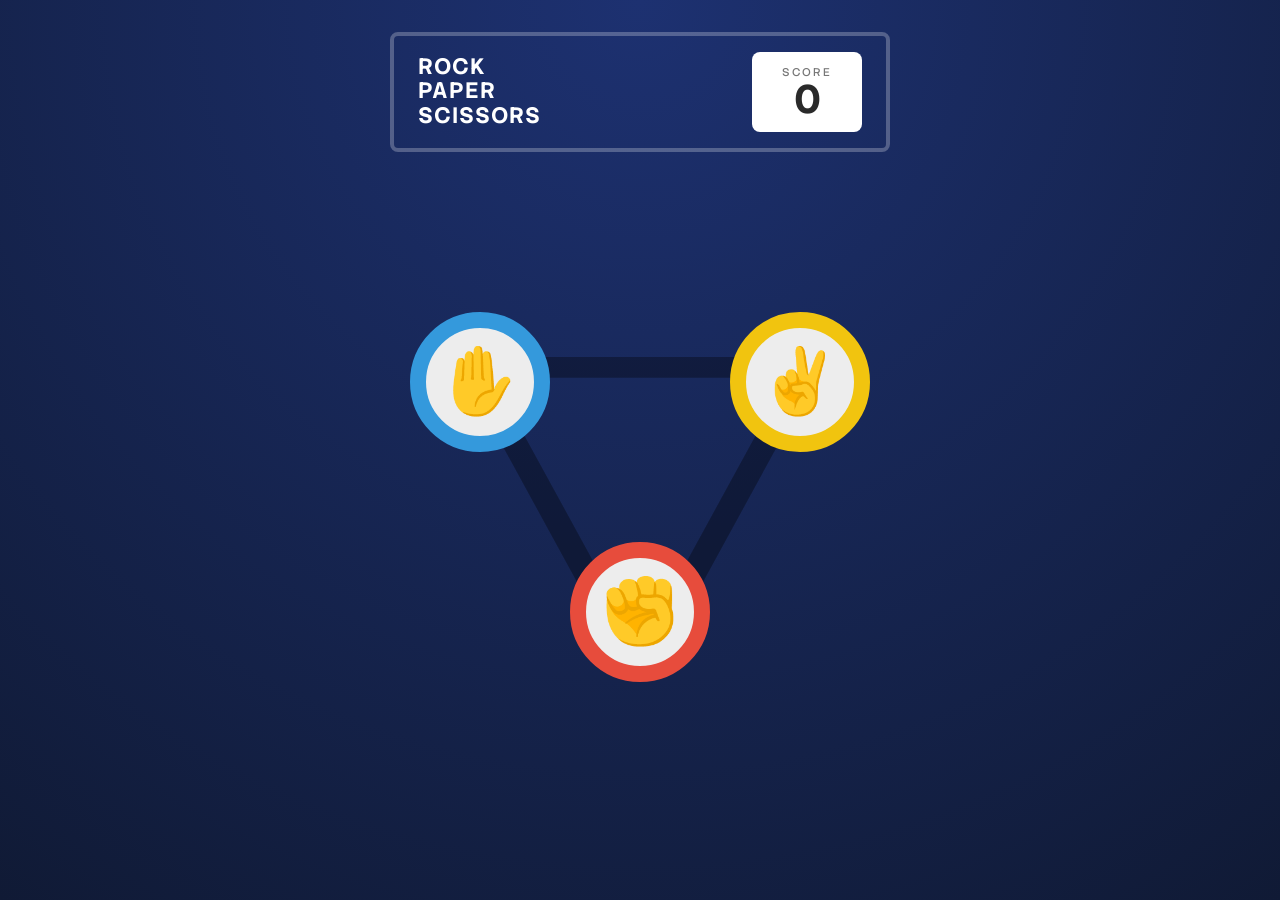
==== Rock_Paper_Scissors/index.html @ cb53ffe1 "Enhance UI: add custom fonts, improve layout, and update styles for better responsiveness" ====
<!doctype html>
<html lang="en">
  <head>
    <meta charset="UTF-8" />
    <meta name="viewport" content="width=device-width, initial-scale=1.0" />

    <link rel="stylesheet" href="style.css" />

    <link rel="preconnect" href="https://fonts.googleapis.com" />
    <link rel="preconnect" href="https://fonts.gstatic.com" crossorigin />
    <link
      href="https://fonts.googleapis.com/css2?family=Berkshire+Swash&family=Bricolage+Grotesque:opsz,wght@12..96,200..800&family=DM+Sans:ital,opsz,wght@0,9..40,100..1000;1,9..40,100..1000&family=M+PLUS+Rounded+1c&family=Stack+Sans+Text:wght@200..700&display=swap"
      rel="stylesheet"
    />

    <title>Rock Paper Scissors</title>
  </head>
  <body>
    <div class="scoreboard">
      <div class="title">
        <a href="/Rock_Paper_Scissors/">ROCK<br />PAPER<br />SCISSORS</a>
      </div>

      <div class="score-box">
        <p>SCORE</p>
        <span id="scoreValue">0</span>
      </div>
    </div>

    <div class="game" id="game">
      <div class="choices">
        <svg
          class="triangle-lines"
          viewBox="0 0 300 260"
          preserveAspectRatio="none"
        >
          <line x1="50" y1="220" x2="250" y2="220" />
          <line x1="150" y1="0" x2="250" y2="220" />
          <line x1="150" y1="0" x2="50" y2="220" />
        </svg>

        <button id="rock" class="choice">✊</button>

        <button id="paper" class="choice">✋</button>

        <button id="scissors" class="choice">✌️</button>
      </div>
    </div>

    <!-- <button id="resetBtn" class="reset-btn">Reset</button> -->
    <div id="resultScreen" class="hidden">
      <div class="result-picks">
        <div>
          <div id="userPick"></div>
          <p>
            YOU<br />
            PICKED
          </p>
        </div>

        <div>
          <div id="housePick"></div>
          <p>HOUSE<br />PICKED</p>
        </div>
      </div>

      <div class="bottom-row">
        <h2 id="resultText"></h2>
        <button id="playAgain">PLAY AGAIN</button>
      </div>
    </div>

    <script src="script.js"></script>
  </body>
</html>
---- Rock_Paper_Scissors/style.css ----
* {
  margin: 0;
  padding: 0;
  box-sizing: border-box;
}

button {
  -webkit-tap-highlight-color: transparent;
  -webkit-tap-highlight-color: rgba(0, 0, 0, 0);
}

a {
  text-decoration: none;
  color: white;
}

body {
  min-height: 100vh;
  height: 100%;
  display: flex;
  flex-direction: column;
  align-items: center;
  font-family: "Stack Sans Text", sans-serif;
  background: radial-gradient(circle at top, #1d3171, #101a35);
  color: #ffffff;
  padding: 2rem 0;
  gap: 10rem;
  overflow: hidden;
  animation: fadeIn .3s ease-in;
}

.scoreboard {
  width: 90%;
  max-width: 500px;
  display: flex;
  align-items: center;
  gap: 3rem;
  justify-content: space-between;
  padding: 1rem 1.5rem;
  border: 4px solid rgba(255, 255, 255, 0.25);
  border-radius: 0.5rem;
}

.scoreboard .title {
  text-align: left;
  font-weight: 700;
  font-size: 1.4rem;
  line-height: 1.1;
  letter-spacing: 1px;
}

.scoreboard .score-box {
  background-color: #ffffff;
  color: #2a2a2a;
  padding: 0.8rem 1.8rem;
  border-radius: 8px;
  text-align: center;
  min-width: 110px;
}

.score-box p {
  font-size: 0.7rem;
  letter-spacing: 2px;
  margin: 0;
  color: #777;
}

.score-box span {
  font-weight: 700;
  font-size: 2.5rem;
  line-height: 1;
}

.game {
  position: relative;
  text-align: center;
  color: #fff;
  z-index: 1;
}

.choices {
  position: relative;
  width: 500px;
  height: 360px;
}

.triangle-lines {
  position: absolute;
  inset: 0;
  width: 100%;
  height: 100%;
  z-index: 0;
  pointer-events: none;
  transform: scaleY(-1);
}

.triangle-lines line {
  stroke: rgba(0, 0, 0, 0.334);
  stroke-width: 15;
}

.choice {
  width: 140px;
  height: 140px;
  border-radius: 50%;
  border: none;
  background: #ededed;
  font-size: 4rem;
  cursor: pointer;
  position: absolute;
  z-index: 1;

  transition:
    transform 0.15s ease,
    box-shadow 0.15s ease;
}

.choice:hover {
  transform: translateY(-6px);
}

.choice:active {
  transform: translateY(2px);
}

#rock {
  bottom: -10px;
  left: 50%;
  transform: translateX(-50%);
  border: 1rem solid #e74c3c;
}

#rock:hover {
  transform: translateX(-50%) translateY(-6px);
}

#rock:active {
  transform: translateX(-50%) translateY(2px);
}

#paper {
  top: 0;
  left: 20px;
  border: 1rem solid #3499dc;
}

#scissors {
  top: 0;
  right: 20px;
  border: 1rem solid #f1c40f;
}

@keyframes fadeIn {
  from {
    opacity: 0;
    transform: scale(0.95);
  }
  to {
    opacity: 1;
    transform: scale(1);
  }
}

#resultScreen.hidden {
  display: none !important;
  opacity: 0;
}

#resultScreen {
  color: #fff;
  display: flex;
  flex-direction: column;
  align-items: center;
  justify-content: space-between;
  gap: 5rem;
  padding: 0 2rem;
  text-align: center;
  width: 500px;
  z-index: 100;
  transition: all 0.3s ease;
  animation: fadeIn 0.5s ease;
}

.result-picks {
  display: flex;
  justify-content: space-between;
  width: 100%;
  gap: 4rem;
}

.result-picks div {
  display: flex;
  flex-direction: column;
  align-items: center;
  gap: 10px;
}

.result-picks p {
  font-size: 0.8rem;
  font-weight: 800;
}

#userPick,
#housePick {
  font-size: 4rem;
  width: 140px;
  height: 140px;
  background: #2a2a2a;
  border-radius: 50%;
  display: flex;
  justify-content: center;
  align-items: center;
  box-shadow: 0 4px 10px rgba(0, 0, 0, 0.3);
}

#userPick,
#housePick {
  border: 15px solid #3499dc;
}

.result-rock #userPick {
  border-color: #e74c3c;
}

.result-paper #userPick {
  border-color: #3499dc;
}

.result-scissors #userPick {
  border-color: #f1c40f;
}

#resultText {
  font-size: 3rem;
  font-weight: bold;
  margin: 10px 0;
}

#playAgain {
  display: block;
  width: 40vw;
  padding: 12px 25px;
  color: #2a2a2a;
  background: #ededed;
  border: none;
  outline: none;
  border-radius: 8px;
  cursor: pointer;
  font-weight: bold;
  font-size: 16px;
  transition:
    transform 0.2s,
    background 0.2s;
}

#playAgain:hover {
  background: #ededed;
  transform: scale(1.05);
}

@media (max-width: 480px) {
  body {
    padding: 1.5rem 0;
    gap: 9rem;
  }

  .scoreboard {
    width: 95%;
    gap: 1.5rem;
    padding: 1rem 1rem;
  }

  .scoreboard .title {
    font-size: 1rem;
  }

  .scoreboard .score-box {
    padding: 0.6rem 1.2rem;
    min-width: 90px;
  }

  .score-box span {
    font-size: 1.8rem;
  }

  .choices {
    width: 350px;
    height: 225px;
  }

  .choice {
    width: 100px;
    height: 100px;
    font-size: 32px;
  }

  #rock {
    bottom: -20px;
    border: 0.9rem solid #e74c3c;
  }

  #paper {
    border: 0.9rem solid #3499dc;
  }

  #scissors {
    border: 0.9rem solid #f1c40f;
  }

  #resultScreen {
    width: 90vw;
  }

  .result-picks {
    gap: 1.5rem;
  }

  #userPick,
  #housePick {
    font-size: 50px;
    width: 100px;
    height: 100px;
  }

  #resultText {
    font-size: 20px;
  }

  #playAgain {
    padding: 10px 20px;
    font-size: 14px;
  }
}
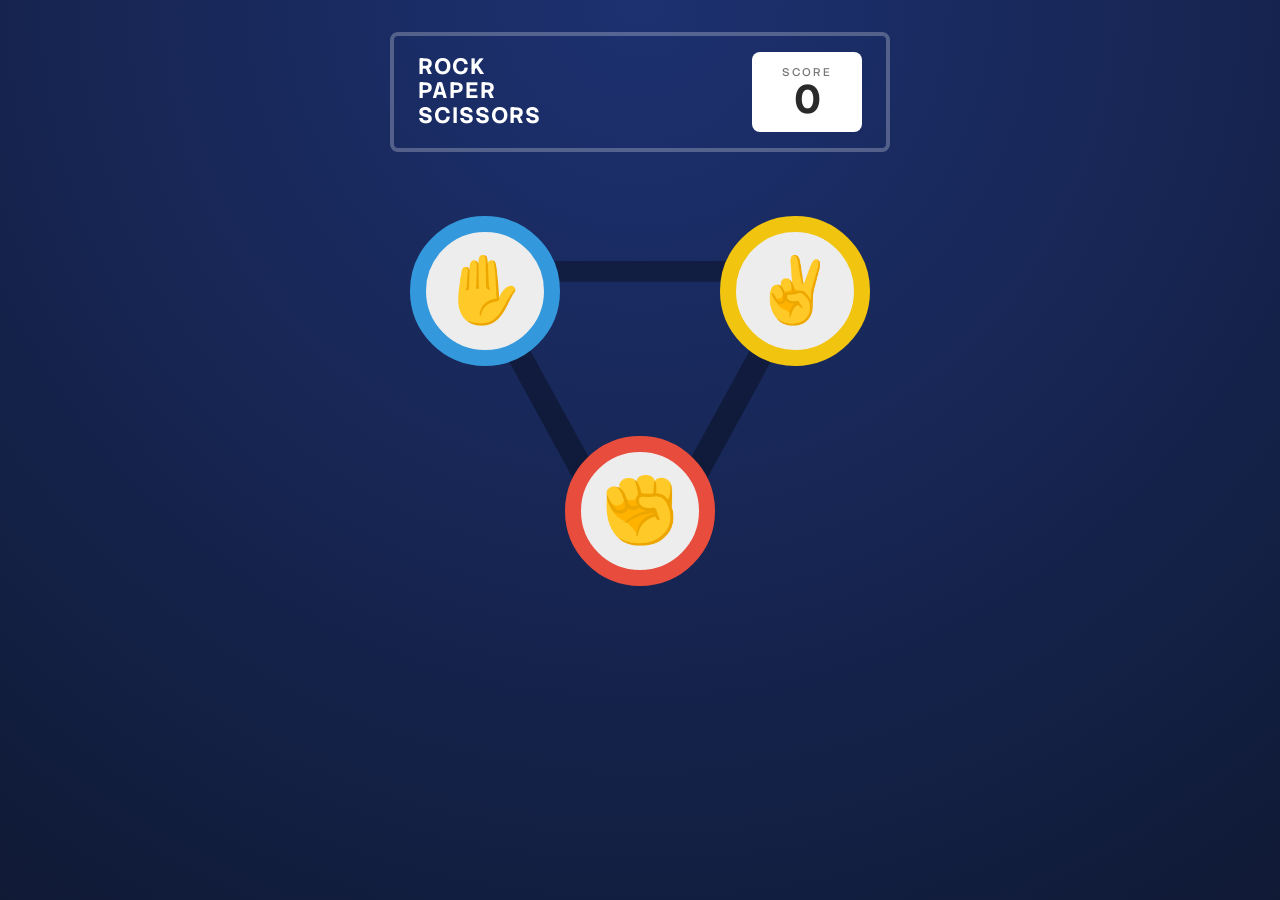
==== commit 4015dc11: "Add game sound and implement game over logic in Rock Paper Scissors" ====
--- a/Rock_Paper_Scissors/index.html
+++ b/Rock_Paper_Scissors/index.html
@@ -1,75 +1,74 @@
-<!doctype html>
-<html lang="en">
-  <head>
-    <meta charset="UTF-8" />
-    <meta name="viewport" content="width=device-width, initial-scale=1.0" />
-
-    <link rel="stylesheet" href="style.css" />
-
-    <link rel="preconnect" href="https://fonts.googleapis.com" />
-    <link rel="preconnect" href="https://fonts.gstatic.com" crossorigin />
-    <link
-      href="https://fonts.googleapis.com/css2?family=Berkshire+Swash&family=Bricolage+Grotesque:opsz,wght@12..96,200..800&family=DM+Sans:ital,opsz,wght@0,9..40,100..1000;1,9..40,100..1000&family=M+PLUS+Rounded+1c&family=Stack+Sans+Text:wght@200..700&display=swap"
-      rel="stylesheet"
-    />
-
-    <title>Rock Paper Scissors</title>
-  </head>
-  <body>
-    <div class="scoreboard">
-      <div class="title">
-        <a href="/Rock_Paper_Scissors/">ROCK<br />PAPER<br />SCISSORS</a>
-      </div>
-
-      <div class="score-box">
-        <p>SCORE</p>
-        <span id="scoreValue">0</span>
-      </div>
-    </div>
-
-    <div class="game" id="game">
-      <div class="choices">
-        <svg
-          class="triangle-lines"
-          viewBox="0 0 300 260"
-          preserveAspectRatio="none"
-        >
-          <line x1="50" y1="220" x2="250" y2="220" />
-          <line x1="150" y1="0" x2="250" y2="220" />
-          <line x1="150" y1="0" x2="50" y2="220" />
-        </svg>
-
-        <button id="rock" class="choice">✊</button>
-
-        <button id="paper" class="choice">✋</button>
-
-        <button id="scissors" class="choice">✌️</button>
-      </div>
-    </div>
-
-    <!-- <button id="resetBtn" class="reset-btn">Reset</button> -->
-    <div id="resultScreen" class="hidden">
-      <div class="result-picks">
-        <div>
-          <div id="userPick"></div>
-          <p>
-            YOU<br />
-            PICKED
-          </p>
-        </div>
-
-        <div>
-          <div id="housePick"></div>
-          <p>HOUSE<br />PICKED</p>
-        </div>
-      </div>
-
-      <div class="bottom-row">
-        <h2 id="resultText"></h2>
-        <button id="playAgain">PLAY AGAIN</button>
-      </div>
-    </div>
-
-    <script src="script.js"></script>
-  </body>
-</html>
+<!doctype html>
+<html lang="en">
+
+<head>
+  <meta charset="UTF-8" />
+  <meta name="viewport" content="width=device-width, initial-scale=1.0" />
+
+  <link rel="stylesheet" href="style.css" />
+
+  <link rel="preconnect" href="https://fonts.googleapis.com" />
+  <link rel="preconnect" href="https://fonts.gstatic.com" crossorigin />
+  <link
+    href="https://fonts.googleapis.com/css2?family=Berkshire+Swash&family=Bricolage+Grotesque:opsz,wght@12..96,200..800&family=DM+Sans:ital,opsz,wght@0,9..40,100..1000;1,9..40,100..1000&family=M+PLUS+Rounded+1c&family=Stack+Sans+Text:wght@200..700&display=swap"
+    rel="stylesheet" />
+
+  <title>Rock Paper Scissors</title>
+</head>
+
+<body>
+  <div class="scoreboard">
+    <div class="title">
+      <a href="/JS/Rock_Paper_Scissors/">ROCK<br />PAPER<br />SCISSORS</a>
+    </div>
+
+    <div class="score-box">
+      <p>SCORE</p>
+      <span id="scoreValue">0</span>
+    </div>
+  </div>
+
+  <div class="game" id="game">
+    <div class="choices">
+      <svg class="triangle-lines" viewBox="0 0 300 260" preserveAspectRatio="none">
+        <line x1="50" y1="220" x2="250" y2="220" />
+        <line x1="150" y1="0" x2="250" y2="220" />
+        <line x1="150" y1="0" x2="50" y2="220" />
+      </svg>
+
+      <button id="rock" class="choice">✊</button>
+
+      <button id="paper" class="choice">✋</button>
+
+      <button id="scissors" class="choice">✌️</button>
+    </div>
+  </div>
+
+  <div id="resultScreen" class="hidden">
+    <div class="result-picks">
+      <div>
+        <div id="userPick"></div>
+        <p>
+          YOU<br />
+          PICKED
+        </p>
+      </div>
+
+      <div>
+        <div id="housePick"></div>
+        <p>HOUSE<br />PICKED</p>
+      </div>
+    </div>
+
+    <div class="result">
+      <h2 id="resultText"></h2>
+      <button id="playAgain">PLAY AGAIN</button>
+    </div>
+  </div>
+  
+  <audio id="bg-music" src="game-sound.mp3" loop></audio>
+
+  <script src="script.js"></script>
+</body>
+
+</html>
--- a/Rock_Paper_Scissors/style.css
+++ b/Rock_Paper_Scissors/style.css
@@ -1,333 +1,349 @@
-* {
-  margin: 0;
-  padding: 0;
-  box-sizing: border-box;
-}
-
-button {
-  -webkit-tap-highlight-color: transparent;
-  -webkit-tap-highlight-color: rgba(0, 0, 0, 0);
-}
-
-a {
-  text-decoration: none;
-  color: white;
-}
-
-body {
-  min-height: 100vh;
-  height: 100%;
-  display: flex;
-  flex-direction: column;
-  align-items: center;
-  font-family: "Stack Sans Text", sans-serif;
-  background: radial-gradient(circle at top, #1d3171, #101a35);
-  color: #ffffff;
-  padding: 2rem 0;
-  gap: 10rem;
-  overflow: hidden;
-  animation: fadeIn .3s ease-in;
-}
-
-.scoreboard {
-  width: 90%;
-  max-width: 500px;
-  display: flex;
-  align-items: center;
-  gap: 3rem;
-  justify-content: space-between;
-  padding: 1rem 1.5rem;
-  border: 4px solid rgba(255, 255, 255, 0.25);
-  border-radius: 0.5rem;
-}
-
-.scoreboard .title {
-  text-align: left;
-  font-weight: 700;
-  font-size: 1.4rem;
-  line-height: 1.1;
-  letter-spacing: 1px;
-}
-
-.scoreboard .score-box {
-  background-color: #ffffff;
-  color: #2a2a2a;
-  padding: 0.8rem 1.8rem;
-  border-radius: 8px;
-  text-align: center;
-  min-width: 110px;
-}
-
-.score-box p {
-  font-size: 0.7rem;
-  letter-spacing: 2px;
-  margin: 0;
-  color: #777;
-}
-
-.score-box span {
-  font-weight: 700;
-  font-size: 2.5rem;
-  line-height: 1;
-}
-
-.game {
-  position: relative;
-  text-align: center;
-  color: #fff;
-  z-index: 1;
-}
-
-.choices {
-  position: relative;
-  width: 500px;
-  height: 360px;
-}
-
-.triangle-lines {
-  position: absolute;
-  inset: 0;
-  width: 100%;
-  height: 100%;
-  z-index: 0;
-  pointer-events: none;
-  transform: scaleY(-1);
-}
-
-.triangle-lines line {
-  stroke: rgba(0, 0, 0, 0.334);
-  stroke-width: 15;
-}
-
-.choice {
-  width: 140px;
-  height: 140px;
-  border-radius: 50%;
-  border: none;
-  background: #ededed;
-  font-size: 4rem;
-  cursor: pointer;
-  position: absolute;
-  z-index: 1;
-
-  transition:
-    transform 0.15s ease,
-    box-shadow 0.15s ease;
-}
-
-.choice:hover {
-  transform: translateY(-6px);
-}
-
-.choice:active {
-  transform: translateY(2px);
-}
-
-#rock {
-  bottom: -10px;
-  left: 50%;
-  transform: translateX(-50%);
-  border: 1rem solid #e74c3c;
-}
-
-#rock:hover {
-  transform: translateX(-50%) translateY(-6px);
-}
-
-#rock:active {
-  transform: translateX(-50%) translateY(2px);
-}
-
-#paper {
-  top: 0;
-  left: 20px;
-  border: 1rem solid #3499dc;
-}
-
-#scissors {
-  top: 0;
-  right: 20px;
-  border: 1rem solid #f1c40f;
-}
-
-@keyframes fadeIn {
-  from {
-    opacity: 0;
-    transform: scale(0.95);
-  }
-  to {
-    opacity: 1;
-    transform: scale(1);
-  }
-}
-
-#resultScreen.hidden {
-  display: none !important;
-  opacity: 0;
-}
-
-#resultScreen {
-  color: #fff;
-  display: flex;
-  flex-direction: column;
-  align-items: center;
-  justify-content: space-between;
-  gap: 5rem;
-  padding: 0 2rem;
-  text-align: center;
-  width: 500px;
-  z-index: 100;
-  transition: all 0.3s ease;
-  animation: fadeIn 0.5s ease;
-}
-
-.result-picks {
-  display: flex;
-  justify-content: space-between;
-  width: 100%;
-  gap: 4rem;
-}
-
-.result-picks div {
-  display: flex;
-  flex-direction: column;
-  align-items: center;
-  gap: 10px;
-}
-
-.result-picks p {
-  font-size: 0.8rem;
-  font-weight: 800;
-}
-
-#userPick,
-#housePick {
-  font-size: 4rem;
-  width: 140px;
-  height: 140px;
-  background: #2a2a2a;
-  border-radius: 50%;
-  display: flex;
-  justify-content: center;
-  align-items: center;
-  box-shadow: 0 4px 10px rgba(0, 0, 0, 0.3);
-}
-
-#userPick,
-#housePick {
-  border: 15px solid #3499dc;
-}
-
-.result-rock #userPick {
-  border-color: #e74c3c;
-}
-
-.result-paper #userPick {
-  border-color: #3499dc;
-}
-
-.result-scissors #userPick {
-  border-color: #f1c40f;
-}
-
-#resultText {
-  font-size: 3rem;
-  font-weight: bold;
-  margin: 10px 0;
-}
-
-#playAgain {
-  display: block;
-  width: 40vw;
-  padding: 12px 25px;
-  color: #2a2a2a;
-  background: #ededed;
-  border: none;
-  outline: none;
-  border-radius: 8px;
-  cursor: pointer;
-  font-weight: bold;
-  font-size: 16px;
-  transition:
-    transform 0.2s,
-    background 0.2s;
-}
-
-#playAgain:hover {
-  background: #ededed;
-  transform: scale(1.05);
-}
-
-@media (max-width: 480px) {
-  body {
-    padding: 1.5rem 0;
-    gap: 9rem;
-  }
-
-  .scoreboard {
-    width: 95%;
-    gap: 1.5rem;
-    padding: 1rem 1rem;
-  }
-
-  .scoreboard .title {
-    font-size: 1rem;
-  }
-
-  .scoreboard .score-box {
-    padding: 0.6rem 1.2rem;
-    min-width: 90px;
-  }
-
-  .score-box span {
-    font-size: 1.8rem;
-  }
-
-  .choices {
-    width: 350px;
-    height: 225px;
-  }
-
-  .choice {
-    width: 100px;
-    height: 100px;
-    font-size: 32px;
-  }
-
-  #rock {
-    bottom: -20px;
-    border: 0.9rem solid #e74c3c;
-  }
-
-  #paper {
-    border: 0.9rem solid #3499dc;
-  }
-
-  #scissors {
-    border: 0.9rem solid #f1c40f;
-  }
-
-  #resultScreen {
-    width: 90vw;
-  }
-
-  .result-picks {
-    gap: 1.5rem;
-  }
-
-  #userPick,
-  #housePick {
-    font-size: 50px;
-    width: 100px;
-    height: 100px;
-  }
-
-  #resultText {
-    font-size: 20px;
-  }
-
-  #playAgain {
-    padding: 10px 20px;
-    font-size: 14px;
-  }
-}
+* {
+  margin: 0;
+  padding: 0;
+  box-sizing: border-box;
+}
+
+button {
+  -webkit-tap-highlight-color: transparent;
+  -webkit-tap-highlight-color: rgba(0, 0, 0, 0);
+}
+
+a {
+  text-decoration: none;
+  color: white;
+}
+
+html, body {
+  overflow-x: hidden;
+}
+
+body {
+  min-height: 100vh;
+  height: 100%;
+  display: flex;
+  flex-direction: column;
+  align-items: center;
+  font-family: "Stack Sans Text", sans-serif;
+  background: radial-gradient(circle at top, #1d3171, #101a35);
+  color: #ffffff;
+  padding: 2rem 0;
+  gap: 4rem;
+  animation: fadeIn .3s ease-in;
+}
+
+.scoreboard {
+  width: 90%;
+  max-width: 500px;
+  display: flex;
+  align-items: center;
+  gap: 3rem;
+  justify-content: space-between;
+  padding: 1rem 1.5rem;
+  border: 4px solid rgba(255, 255, 255, 0.25);
+  border-radius: 0.5rem;
+}
+
+.scoreboard .title {
+  text-align: left;
+  font-weight: 700;
+  font-size: 1.4rem;
+  line-height: 1.1;
+  letter-spacing: 1px;
+}
+
+.scoreboard .score-box {
+  background-color: #ffffff;
+  color: #2a2a2a;
+  padding: 0.8rem 1.8rem;
+  border-radius: 8px;
+  text-align: center;
+  min-width: 110px;
+}
+
+.score-box p {
+  font-size: 0.7rem;
+  letter-spacing: 2px;
+  margin: 0;
+  color: #777;
+}
+
+.score-box span {
+  font-weight: 700;
+  font-size: 2.5rem;
+  line-height: 1;
+}
+
+.game {
+  position: relative;
+  text-align: center;
+  color: #fff;
+  z-index: 1;
+}
+
+.choices {
+  position: relative;
+  width: 500px;
+  height: 360px;
+}
+
+.triangle-lines {
+  position: absolute;
+  inset: 0;
+  width: 100%;
+  height: 100%;
+  z-index: 0;
+  pointer-events: none;
+  transform: scaleY(-1);
+}
+
+.triangle-lines line {
+  stroke: rgba(0, 0, 0, 0.334);
+  stroke-width: 15;
+}
+
+.choice {
+  width: 150px;
+  height: 150px;
+  border-radius: 50%;
+  border: none;
+  background: #ededed;
+  font-size: 4rem;
+  cursor: pointer;
+  position: absolute;
+  z-index: 1;
+
+  transition:
+    transform 0.15s ease,
+    box-shadow 0.15s ease;
+}
+
+.choice:hover {
+  transform: translateY(-6px);
+}
+
+.choice:active {
+  transform: translateY(2px);
+}
+
+#rock {
+  bottom: -10px;
+  left: 50%;
+  transform: translateX(-50%);
+  border: 1rem solid #e74c3c;
+}
+
+#rock:hover {
+  transform: translateX(-50%) translateY(-6px);
+}
+
+#rock:active {
+  transform: translateX(-50%) translateY(2px);
+}
+
+#paper {
+  top: 0;
+  left: 20px;
+  border: 1rem solid #3499dc;
+}
+
+#scissors {
+  top: 0;
+  right: 20px;
+  border: 1rem solid #f1c40f;
+}
+
+@keyframes fadeIn {
+  from {
+    opacity: 0;
+    transform: scale(0.95);
+  }
+
+  to {
+    opacity: 1;
+    transform: scale(1);
+  }
+}
+
+#resultScreen.hidden {
+  display: none !important;
+  opacity: 0;
+}
+
+#resultScreen {
+  color: #fff;
+  display: flex;
+  flex-direction: column;
+  align-items: center;
+  justify-content: space-between;
+  gap: 5rem;
+  padding: 0 2rem;
+  text-align: center;
+  width: min(500px, 100%);
+  z-index: 100;
+  transition: all 0.3s ease;
+  animation: fadeIn 0.5s ease;
+}
+
+.result-picks {
+  display: flex;
+  justify-content: space-between;
+  width: 100%;
+  gap: 4rem;
+}
+
+.result-picks div {
+  display: flex;
+  flex-direction: column;
+  align-items: center;
+  gap: 10px;
+}
+
+.result-picks p {
+  font-size: 0.8rem;
+  font-weight: 800;
+}
+
+#userPick,
+#housePick {
+  font-size: 4rem;
+  width: 140px;
+  height: 140px;
+  background: #2a2a2a;
+  border-radius: 50%;
+  display: flex;
+  justify-content: center;
+  align-items: center;
+  box-shadow: 0 4px 10px rgba(0, 0, 0, 0.3);
+}
+
+#userPick,
+#housePick {
+  border: 15px solid #3499dc;
+}
+
+.result-rock #userPick {
+  border-color: #e74c3c;
+}
+
+.result-paper #userPick {
+  border-color: #3499dc;
+}
+
+.result-scissors #userPick {
+  border-color: #f1c40f;
+}
+
+.result {
+  display: flex;
+  flex-direction: column;
+  align-items: center;
+  justify-content: center;
+}
+
+#resultText {
+  font-size: 3rem;
+  font-weight: bold;
+  margin: 10px 0;
+}
+
+#playAgain {
+  display: block;
+  width: 20vw;
+  padding: 12px 25px;
+  color: #2a2a2a;
+  background: #ededed;
+  border: none;
+  outline: none;
+  border-radius: 8px;
+  cursor: pointer;
+  font-weight: bold;
+  font-size: 16px;
+  transition:
+    transform 0.2s,
+    background 0.2s;
+}
+
+#playAgain:hover {
+  background: #ededed;
+  transform: scale(1.05);
+}
+
+@media (max-width: 480px) {
+  a {
+    text-decoration: none;
+    color: white;
+  }
+
+  body {
+    padding: 1.5rem 0;
+    gap: 9rem;
+  }
+
+  .scoreboard {
+    width: 95%;
+    gap: 1.5rem;
+    padding: 1rem 1rem;
+  }
+
+  .scoreboard .title {
+    font-size: 1rem;
+  }
+
+  .scoreboard .score-box {
+    padding: 0.6rem 1.2rem;
+    min-width: 90px;
+  }
+
+  .score-box span {
+    font-size: 1.8rem;
+  }
+
+  .choices {
+    width: 350px;
+    height: 225px;
+  }
+
+  .choice {
+    width: 100px;
+    height: 100px;
+    font-size: 32px;
+  }
+
+  #rock {
+    bottom: -20px;
+    border: 0.9rem solid #e74c3c;
+  }
+
+  #paper {
+    border: 0.9rem solid #3499dc;
+  }
+
+  #scissors {
+    border: 0.9rem solid #f1c40f;
+  }
+
+  #resultScreen {
+    width: 90vw;
+  }
+
+  .result-picks {
+    gap: 1.5rem;
+  }
+
+  #userPick,
+  #housePick {
+    font-size: 32px;
+    width: 100px;
+    height: 100px;
+  }
+
+  #resultText {
+    font-size: 20px;
+  }
+
+  #playAgain {
+    padding: 10px 20px;
+    font-size: 14px;
+  }
+}
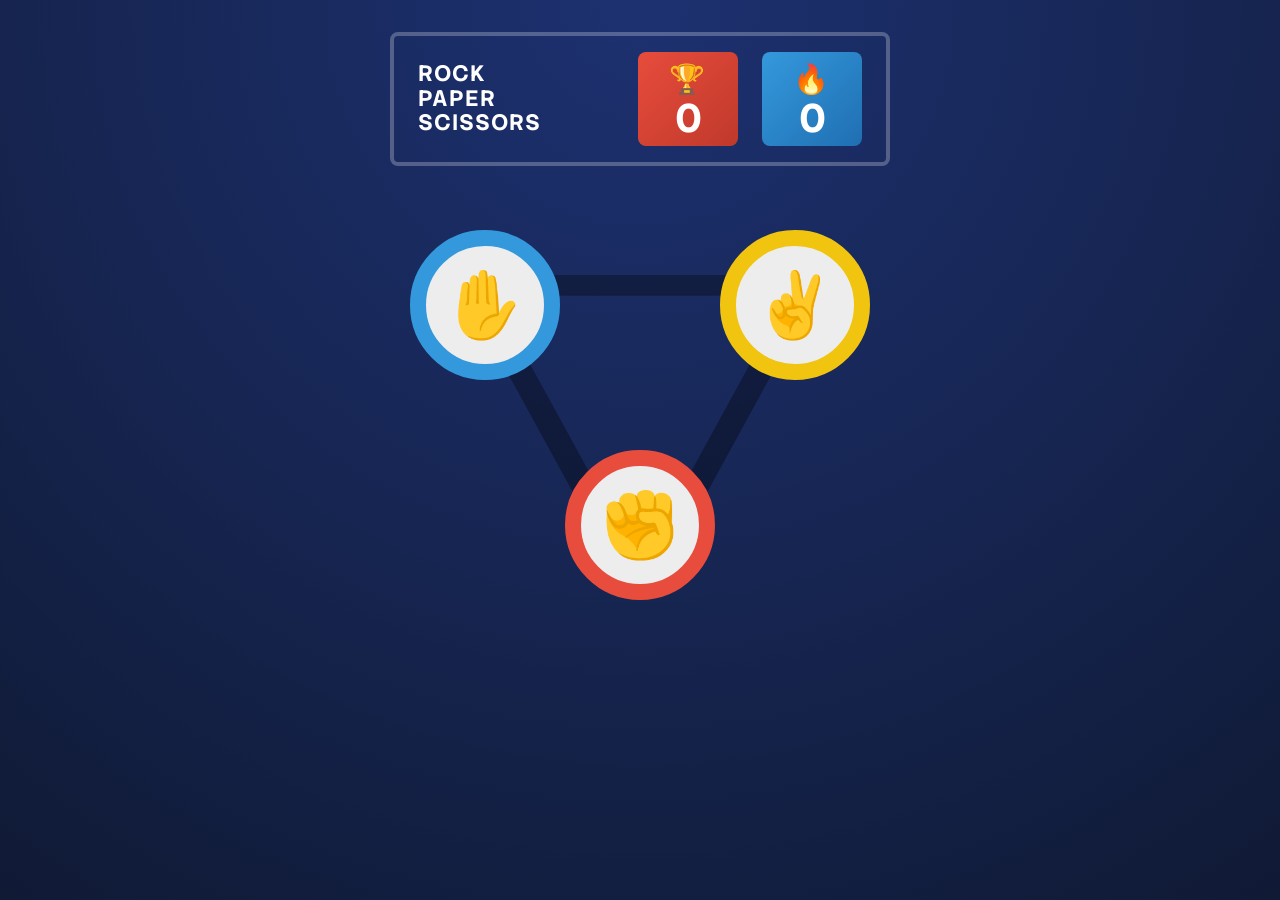
==== commit 79a9d2f8: "Add score system, streak tracking, game over logic, and localStorage support" ====
--- a/Rock_Paper_Scissors/index.html
+++ b/Rock_Paper_Scissors/index.html
@@ -2,10 +2,36 @@
 <html lang="en">
 
 <head>
-  <meta charset="UTF-8" />
-  <meta name="viewport" content="width=device-width, initial-scale=1.0" />
+  <meta charset="UTF-8">
+  <meta name="viewport" content="width=device-width, initial-scale=1.0">
+
+  <meta name="google-site-verification" content="sFm1dTuCV-_fCMFPMyPqo62IuJ3j4ZwR5Vv6MMD_w5c" />
+
+  <meta name="description"
+    content="Play Rock Paper Scissors online. A simple, fast, and fun game against the computer with live score tracking.">
+  <meta name="keywords" content="rock paper scissors, game, online game, javascript game, fun game, browser game">
+  <meta name="author" content="David Adetayo">
+
+  <meta name="theme-color" content="#101a35">
+
+  <meta property="og:title" content="Rock Paper Scissors Game">
+  <meta property="og:description"
+    content="Play Rock Paper Scissors against the computer and track your score in real time.">
+  <meta property="og:type" content="website">
+  <meta property="og:url" content="https://davidoadetayo.github.io/JS/Rock_Paper_Scissors/">
+  <meta property="og:image" content="https://davidoadetayo.github.io/JS/Rock_Paper_Scissors/preview.jpg">
+
+  <meta name="twitter:card" content="summary_large_image">
+  <meta name="twitter:title" content="Rock Paper Scissors Game">
+  <meta name="twitter:description" content="Play Rock Paper Scissors online and test your luck against the computer.">
+  <meta name="twitter:image" content="https://davidoadetayo.github.io/JS/Rock_Paper_Scissors/preview.jpg">
 
   <link rel="stylesheet" href="style.css" />
+
+  <link rel="apple-touch-icon" sizes="180x180" href="favicon/apple-touch-icon.png">
+  <link rel="icon" type="image/png" sizes="32x32" href="favicon/favicon-32x32.png">
+  <link rel="icon" type="image/png" sizes="16x16" href="favicon/favicon-16x16.png">
+  <link rel="manifest" href="favicon/site.webmanifest">
 
   <link rel="preconnect" href="https://fonts.googleapis.com" />
   <link rel="preconnect" href="https://fonts.gstatic.com" crossorigin />
@@ -13,18 +39,23 @@
     href="https://fonts.googleapis.com/css2?family=Berkshire+Swash&family=Bricolage+Grotesque:opsz,wght@12..96,200..800&family=DM+Sans:ital,opsz,wght@0,9..40,100..1000;1,9..40,100..1000&family=M+PLUS+Rounded+1c&family=Stack+Sans+Text:wght@200..700&display=swap"
     rel="stylesheet" />
 
-  <title>Rock Paper Scissors</title>
+  <title>Rock Paper Scissors Game - Play Online Free</title>
 </head>
 
 <body>
   <div class="scoreboard">
     <div class="title">
-      <a href="/JS/Rock_Paper_Scissors/">ROCK<br />PAPER<br />SCISSORS</a>
+      <a href="favicon/JS/Rock_Paper_Scissors/">ROCK<br />PAPER<br />SCISSORS</a>
     </div>
 
     <div class="score-box">
-      <p>SCORE</p>
+      <p>🏆</p>
       <span id="scoreValue">0</span>
+    </div>
+
+    <div class="streak-box">
+      <p>🔥</p>
+      <span id="streakValue">0</span>
     </div>
   </div>
 
@@ -65,7 +96,7 @@
       <button id="playAgain">PLAY AGAIN</button>
     </div>
   </div>
-  
+
   <audio id="bg-music" src="game-sound.mp3" loop></audio>
 
   <script src="script.js"></script>
--- a/Rock_Paper_Scissors/style.css
+++ b/Rock_Paper_Scissors/style.css
@@ -14,7 +14,8 @@
   color: white;
 }
 
-html, body {
+html,
+body {
   overflow-x: hidden;
 }
 
@@ -37,7 +38,7 @@
   max-width: 500px;
   display: flex;
   align-items: center;
-  gap: 3rem;
+  gap: 1.5rem;
   justify-content: space-between;
   padding: 1rem 1.5rem;
   border: 4px solid rgba(255, 255, 255, 0.25);
@@ -45,6 +46,7 @@
 }
 
 .scoreboard .title {
+  flex: 1;
   text-align: left;
   font-weight: 700;
   font-size: 1.4rem;
@@ -52,26 +54,36 @@
   letter-spacing: 1px;
 }
 
-.scoreboard .score-box {
-  background-color: #ffffff;
-  color: #2a2a2a;
-  padding: 0.8rem 1.8rem;
+.score-box,
+.streak-box {
+  padding: 0.5rem 1.8rem;
   border-radius: 8px;
   text-align: center;
-  min-width: 110px;
-}
-
-.score-box p {
-  font-size: 0.7rem;
+  min-width: 100px;
+}
+
+.score-box p,
+.streak-box p {
+  font-size: 1.8rem;
   letter-spacing: 2px;
   margin: 0;
-  color: #777;
-}
-
-.score-box span {
+}
+
+.score-box span,
+.streak-box span {
   font-weight: 700;
   font-size: 2.5rem;
   line-height: 1;
+}
+
+.score-box {
+  background: linear-gradient(135deg, #e74c3c, #c0392b);
+  color: white;
+}
+
+.streak-box {
+  background: linear-gradient(135deg, #3499dc, #1f6fb2);
+  color: white;
 }
 
 .game {
@@ -249,7 +261,7 @@
 
 #playAgain {
   display: block;
-  width: 20vw;
+  width: 100%;
   padding: 12px 25px;
   color: #2a2a2a;
   background: #ededed;
@@ -283,7 +295,7 @@
   .scoreboard {
     width: 95%;
     gap: 1.5rem;
-    padding: 1rem 1rem;
+    padding: 1rem;
   }
 
   .scoreboard .title {
@@ -295,7 +307,8 @@
     min-width: 90px;
   }
 
-  .score-box span {
+  .score-box span,
+  .streak-box span {
     font-size: 1.8rem;
   }
 
@@ -346,4 +359,33 @@
     padding: 10px 20px;
     font-size: 14px;
   }
+}
+
+@media (max-width: 340px) {
+  .scoreboard {
+    gap: 0.5rem;
+    padding: 0.6rem 0.8rem;
+    justify-content: space-between;
+  }
+
+  .scoreboard .title {
+    font-size: 1rem;
+  }
+
+  .score-box {
+    min-width: unset;
+    width: 60px;
+    padding: 0.5rem;
+  }
+
+  .score-box span,
+  .streak-box span {
+    font-size: 1.5rem;
+  }
+
+  .score-box p,
+  .streak-box p {
+    font-size: 0.6rem;
+    letter-spacing: 1px;
+  }
 }
